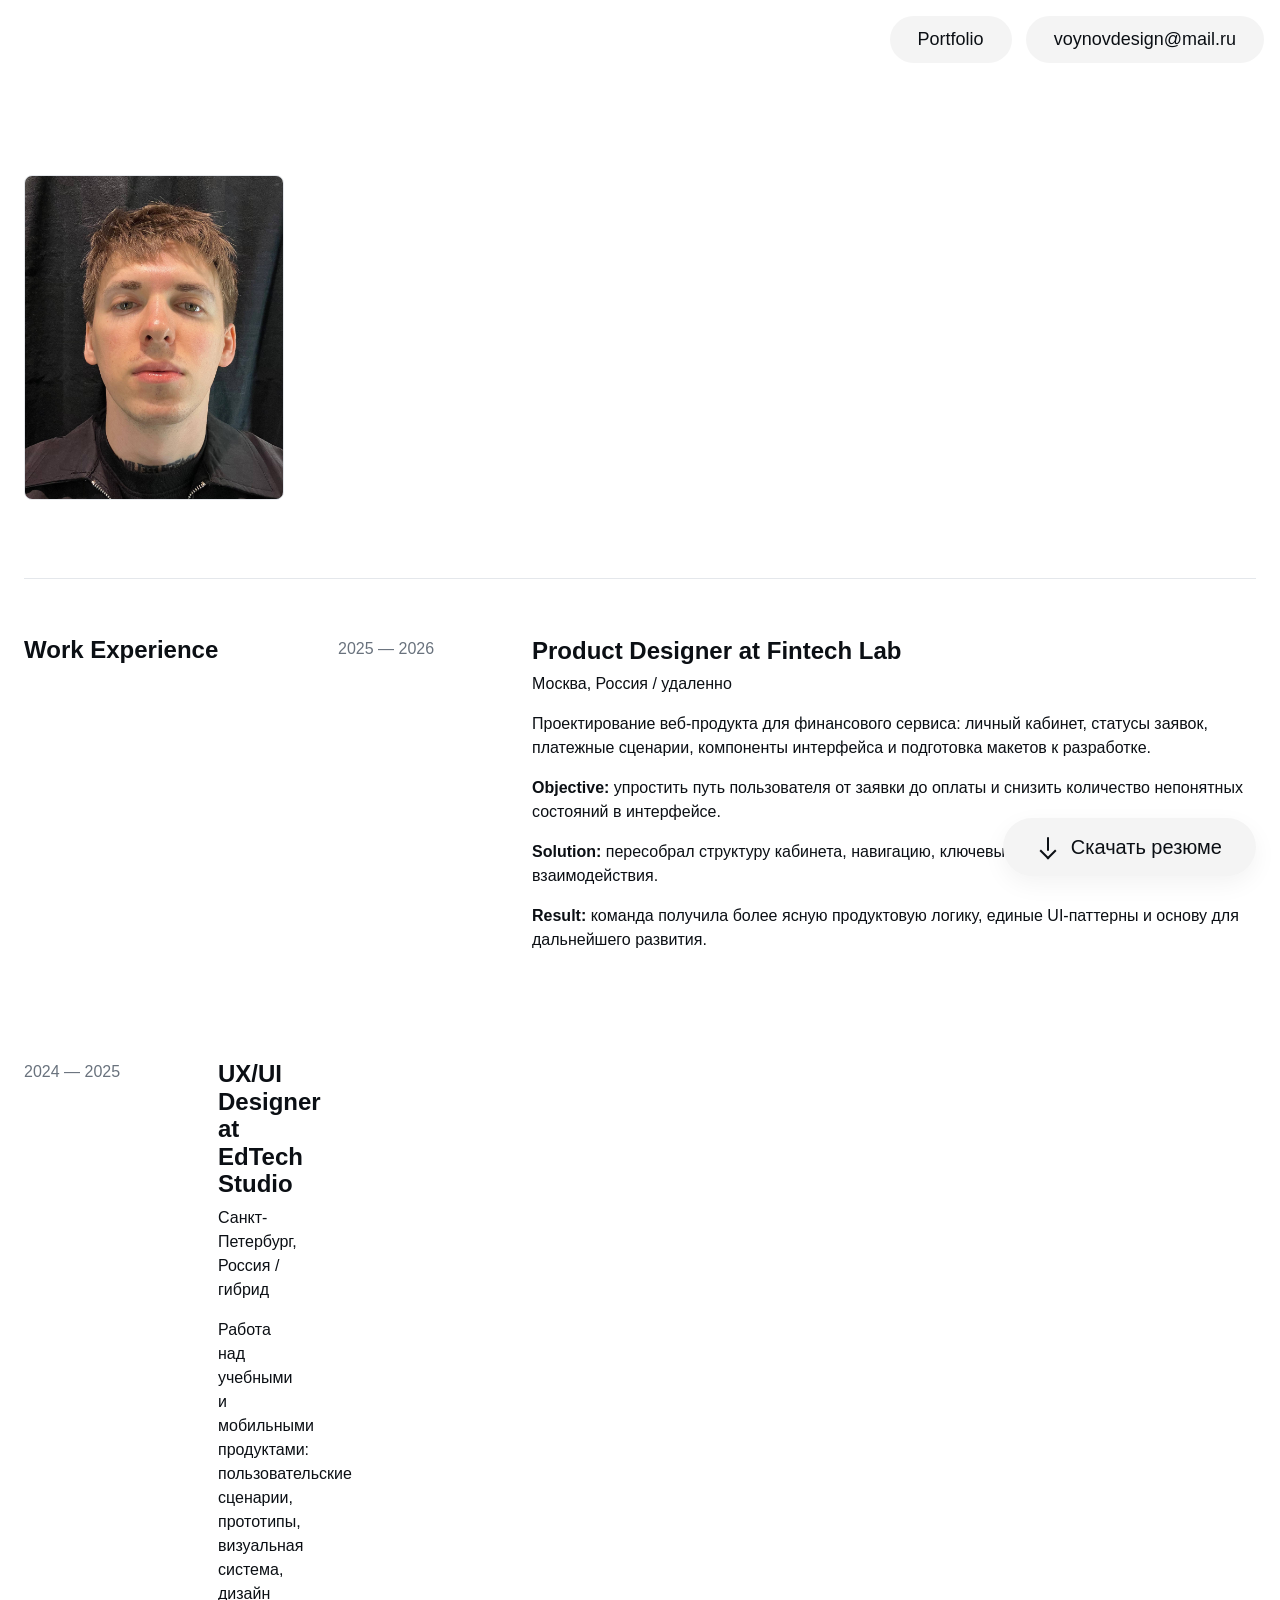
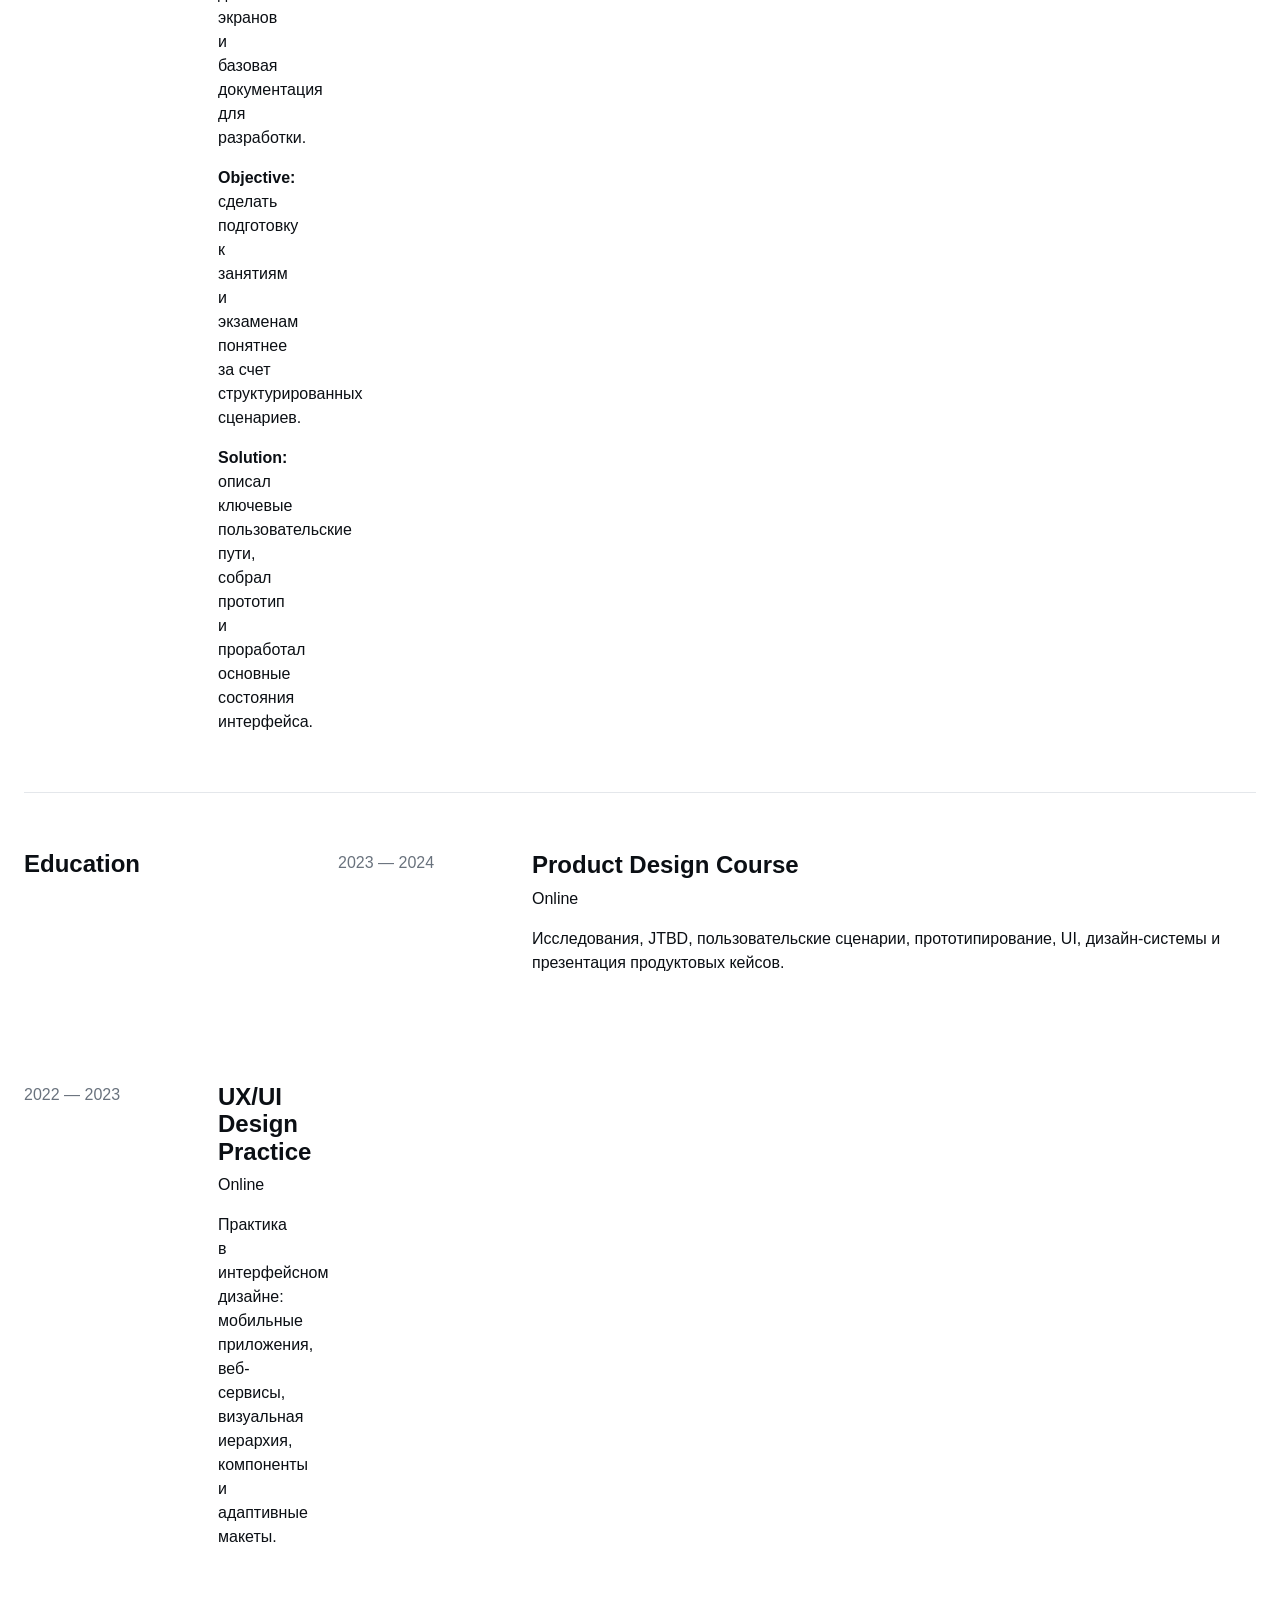
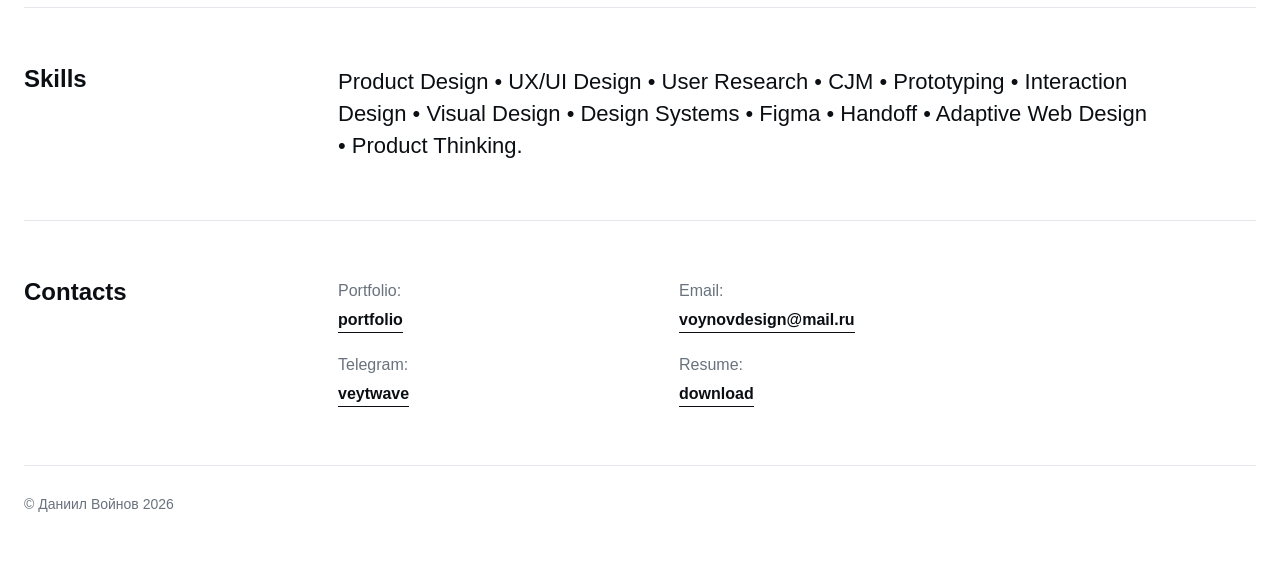
==== cv.html @ bfd1724a "Add files via upload" ====
<!doctype html>
<html lang="ru">
  <head>
    <meta charset="utf-8" />
    <meta name="viewport" content="width=device-width, initial-scale=1" />
    <title>CV — Даниил Войнов</title>
    <meta
      name="description"
      content="CV Даниила Войнова, продуктового дизайнера: опыт работы, образование, навыки и контакты."
    />
    <link rel="stylesheet" href="styles.css" />
  </head>
  <body>
    <header class="site-header">
      <div class="header-spacer" aria-hidden="true"></div>
      <nav class="header-nav" aria-label="Навигация">
        <a href="index.html">Portfolio</a>
        <button type="button" data-copy="voynovdesign@mail.ru">voynovdesign@mail.ru</button>
      </nav>
    </header>

    <main class="cv-page">
      <section class="cv-hero">
        <a class="download-link" href="#">
          <span class="download-icon" aria-hidden="true"></span>
          <span>Скачать резюме</span>
        </a>
        <div class="cv-photo">
          <img src="assets/daniil-voynov.jpg" alt="Даниил Войнов" />
        </div>
      </section>

      <section class="cv-section">
        <h1>Work Experience</h1>

        <article class="cv-entry">
          <div class="cv-years">2025 — 2026</div>
          <div class="cv-entry-body">
            <h2>Product Designer at Fintech Lab</h2>
            <p class="cv-location">Москва, Россия / удаленно</p>
            <p>
              Проектирование веб-продукта для финансового сервиса: личный кабинет,
              статусы заявок, платежные сценарии, компоненты интерфейса и
              подготовка макетов к разработке.
            </p>
            <p>
              <strong>Objective:</strong> упростить путь пользователя от заявки
              до оплаты и снизить количество непонятных состояний в интерфейсе.
            </p>
            <p>
              <strong>Solution:</strong> пересобрал структуру кабинета,
              навигацию, ключевые статусы и сценарии взаимодействия.
            </p>
            <p>
              <strong>Result:</strong> команда получила более ясную продуктовую
              логику, единые UI-паттерны и основу для дальнейшего развития.
            </p>
          </div>
        </article>

        <article class="cv-entry">
          <div class="cv-years">2024 — 2025</div>
          <div class="cv-entry-body">
            <h2>UX/UI Designer at EdTech Studio</h2>
            <p class="cv-location">Санкт-Петербург, Россия / гибрид</p>
            <p>
              Работа над учебными и мобильными продуктами: пользовательские
              сценарии, прототипы, визуальная система, дизайн экранов и базовая
              документация для разработки.
            </p>
            <p>
              <strong>Objective:</strong> сделать подготовку к занятиям и
              экзаменам понятнее за счет структурированных сценариев.
            </p>
            <p>
              <strong>Solution:</strong> описал ключевые пользовательские пути,
              собрал прототип и проработал основные состояния интерфейса.
            </p>
          </div>
        </article>
      </section>

      <section class="cv-section">
        <h1>Education</h1>

        <article class="cv-entry">
          <div class="cv-years">2023 — 2024</div>
          <div class="cv-entry-body">
            <h2>Product Design Course</h2>
            <p class="cv-location">Online</p>
            <p>
              Исследования, JTBD, пользовательские сценарии, прототипирование,
              UI, дизайн-системы и презентация продуктовых кейсов.
            </p>
          </div>
        </article>

        <article class="cv-entry">
          <div class="cv-years">2022 — 2023</div>
          <div class="cv-entry-body">
            <h2>UX/UI Design Practice</h2>
            <p class="cv-location">Online</p>
            <p>
              Практика в интерфейсном дизайне: мобильные приложения, веб-сервисы,
              визуальная иерархия, компоненты и адаптивные макеты.
            </p>
          </div>
        </article>
      </section>

      <section class="cv-section">
        <h1>Skills</h1>
        <div class="cv-skills">
          Product Design • UX/UI Design • User Research • CJM • Prototyping •
          Interaction Design • Visual Design • Design Systems • Figma • Handoff •
          Adaptive Web Design • Product Thinking.
        </div>
      </section>

      <section class="cv-section">
        <h1>Contacts</h1>
        <div class="cv-contacts">
          <div>
            <span>Portfolio:</span>
            <a href="index.html">portfolio</a>
          </div>
          <div>
            <span>Email:</span>
            <button type="button" data-copy="voynovdesign@mail.ru">voynovdesign@mail.ru</button>
          </div>
          <div>
            <span>Telegram:</span>
            <a href="https://t.me/veytwave">veytwave</a>
          </div>
          <div>
            <span>Resume:</span>
            <a href="#">download</a>
          </div>
        </div>
      </section>

      <footer class="cv-footer">© Даниил Войнов 2026</footer>
    </main>

    <script src="script.js"></script>
  </body>
</html>
---- styles.css ----
:root {
  --bg: #ffffff;
  --text: #0b0f14;
  --muted: #69727d;
  --line: #e4e7eb;
  --soft: #f4f5f6;
  --soft-2: #edf0f3;
  --accent: #244c69;
  --lime: #dfe978;
  --coral: #f1775f;
  --max: 1300px;
}

* {
  box-sizing: border-box;
}

html {
  scroll-behavior: smooth;
}

body {
  margin: 0;
  background: var(--bg);
  color: var(--text);
  font-family:
    Inter, Arial, system-ui, -apple-system, BlinkMacSystemFont, "Segoe UI",
    sans-serif;
  font-size: 16px;
  line-height: 1.5;
}

a {
  color: inherit;
  text-decoration: none;
}

button {
  border: 0;
  background: transparent;
  color: inherit;
  cursor: pointer;
  font: inherit;
  padding: 0;
}

h1,
h2,
h3,
h4,
p,
dl,
dd {
  margin: 0;
}

.site-header {
  position: sticky;
  top: 0;
  z-index: 20;
  display: grid;
  grid-template-columns: 1fr auto;
  gap: 24px;
  align-items: center;
  max-width: var(--max);
  margin: 0 auto;
  padding: 16px 16px;
  background: rgba(255, 255, 255, 0.92);
  backdrop-filter: blur(18px);
}

.header-spacer {
  min-width: 1px;
}

.header-nav,
.contact-list,
.case-header dl,
.experience-row {
  display: grid;
}

.header-nav {
  grid-auto-flow: column;
  gap: 14px;
  color: var(--text);
  font-size: 18px;
  font-weight: 500;
}

.header-nav a,
.header-nav button {
  display: inline-flex;
  align-items: center;
  justify-content: center;
  border-radius: 999px;
  background: #f4f4f4;
  padding: 10px 28px;
}

.header-nav a:hover,
.header-nav button:hover {
  background: #eeeeee;
}

.contact-list a:hover,
.contact-list button:hover {
  color: var(--text);
}

main {
  max-width: var(--max);
  margin: 0 auto;
  padding: 0 24px 96px;
}

.about {
  display: grid;
  grid-template-columns: 280px minmax(0, 1fr);
  gap: 52px;
  align-items: end;
  padding: 120px 0 82px;
  border-bottom: 1px solid var(--line);
}

.about-image {
  display: grid;
  min-height: 360px;
  place-items: center;
  border: 1px solid var(--line);
  border-radius: 8px;
  overflow: hidden;
  background: var(--soft);
}

.about-image img {
  width: 100%;
  height: 100%;
  object-fit: cover;
  object-position: center 34%;
}

.about-content {
  display: grid;
  gap: 44px;
}

.intro {
  max-width: 900px;
  font-size: 24px;
  font-weight: 600;
  letter-spacing: 0;
  line-height: 1.12;
}

.contact-list {
  grid-template-columns: repeat(2, minmax(180px, 1fr));
  gap: 16px 36px;
}

.contact-list div {
  display: grid;
  gap: 5px;
}

.contact-list span {
  color: var(--muted);
  font-size: 14px;
}

.contact-list a,
.contact-list button {
  justify-self: start;
  border-bottom: 1px solid currentColor;
  font-weight: 650;
}

.projects,
.case-studies,
.experience {
  border-bottom: 1px solid var(--line);
  padding: 76px 0;
}

h2 {
  font-size: clamp(44px, 6vw, 72px);
  letter-spacing: 0;
  line-height: 0.98;
}

.section-title {
  display: flex;
  align-items: end;
  justify-content: space-between;
  gap: 24px;
  margin-bottom: 32px;
}

.tabs {
  display: inline-flex;
  flex: 0 0 auto;
  gap: 6px;
  border: 1px solid var(--line);
  border-radius: 999px;
  padding: 5px;
}

.tab {
  min-height: 40px;
  border-radius: 999px;
  color: var(--muted);
  font-size: 14px;
  font-weight: 740;
  padding: 8px 18px;
}

.tab.is-active {
  background: var(--text);
  color: #ffffff;
}

.project-directory {
  display: grid;
  border-top: 1px solid var(--line);
}

.project-directory a {
  display: grid;
  grid-template-columns: minmax(0, 1fr) 180px;
  gap: 20px;
  align-items: center;
  border-bottom: 1px solid var(--line);
  padding: 24px 0;
}

.project-directory a[hidden] {
  display: none;
}

.project-directory span {
  font-size: clamp(28px, 4vw, 48px);
  font-weight: 760;
  line-height: 1.02;
}

.project-directory small {
  color: var(--muted);
  font-size: 16px;
  text-align: right;
}

.case-studies {
  display: grid;
  gap: 70px;
}

.case {
  display: grid;
  gap: 28px;
  border-top: 1px solid var(--line);
  padding-top: 34px;
}

.case[hidden] {
  display: none;
}

.case-header {
  display: grid;
  grid-template-columns: minmax(0, 1fr) 430px;
  gap: 48px;
}

.case-header h3 {
  max-width: 680px;
  font-size: clamp(42px, 6vw, 76px);
  letter-spacing: 0;
  line-height: 0.98;
}

.case-header p {
  margin-top: 12px;
  color: var(--muted);
  font-size: 22px;
}

.case-header dl {
  grid-template-columns: repeat(3, 1fr);
  gap: 14px;
  align-self: end;
}

.case-header dl div {
  border-top: 1px solid var(--line);
  padding-top: 10px;
}

.case-header dt {
  color: var(--muted);
  font-size: 13px;
}

.case-header dd {
  margin-top: 4px;
  font-weight: 650;
}

.case-description {
  max-width: 760px;
  color: var(--muted);
  font-size: 20px;
}

.explore-link {
  width: fit-content;
  border-bottom: 1px solid currentColor;
  font-size: 18px;
  font-weight: 760;
}

.case-media {
  display: grid;
  min-height: 610px;
  overflow: hidden;
  place-items: center;
  border: 1px solid var(--line);
  border-radius: 8px;
  background: var(--soft);
  padding: 46px;
}

.desktop-ui {
  width: min(760px, 100%);
  min-height: 420px;
  border: 10px solid var(--text);
  border-radius: 26px;
  background:
    linear-gradient(var(--text) 0 0) 36px 38px / 90px 12px no-repeat,
    linear-gradient(#d8dfe7 0 0) 36px 86px / 140px 11px no-repeat,
    linear-gradient(#d8dfe7 0 0) 36px 126px / 110px 11px no-repeat,
    linear-gradient(#eef1f4 0 0) 220px 34px / calc(100% - 260px) 56px no-repeat,
    linear-gradient(135deg, transparent 0 30%, rgba(36, 76, 105, 0.2) 30% 100%) 220px 118px / calc(100% - 260px) 210px no-repeat,
    linear-gradient(#e4e9ee 0 0) 220px 360px / 28% 52px no-repeat,
    linear-gradient(#e4e9ee 0 0) 54% 360px / 24% 52px no-repeat,
    linear-gradient(#e4e9ee 0 0) calc(100% - 36px) 360px / 20% 52px no-repeat,
    #ffffff;
  box-shadow: 0 28px 72px rgba(11, 15, 20, 0.16);
}

.phone-media,
.study-media {
  grid-template-columns: repeat(3, minmax(120px, 210px));
  gap: clamp(18px, 4vw, 42px);
}

.phone-ui {
  width: 100%;
  min-height: 420px;
  border: 10px solid var(--text);
  border-radius: 42px;
  background:
    linear-gradient(#cbd4dd 0 0) 22px 32px / 46px 10px no-repeat,
    linear-gradient(var(--lime) 0 0) center 90px / 60% 100px no-repeat,
    linear-gradient(#e7ebef 0 0) center 226px / 72% 44px no-repeat,
    linear-gradient(#e7ebef 0 0) center 292px / 72% 44px no-repeat,
    linear-gradient(var(--accent) 0 0) center bottom 24px / 72% 56px no-repeat,
    #ffffff;
  box-shadow: 0 24px 64px rgba(11, 15, 20, 0.14);
}

.phone-ui.center {
  transform: translateY(-26px);
}

.note-ui {
  width: 100%;
  min-height: 310px;
  border-radius: 8px;
  background:
    linear-gradient(#f1bba5 0 0) 24px 24px / calc(100% - 48px) 110px no-repeat,
    linear-gradient(#d8dfe6 0 0) 24px 172px / 72% 12px no-repeat,
    linear-gradient(#d8dfe6 0 0) 24px 210px / 82% 12px no-repeat,
    linear-gradient(#d8dfe6 0 0) 24px 248px / 58% 12px no-repeat,
    #ffffff;
}

.note-ui.small {
  align-self: end;
  min-height: 250px;
}

.ai-media {
  grid-template-columns: minmax(300px, 1fr) minmax(200px, 0.7fr);
  gap: 30px;
}

.ai-ui,
.result-ui {
  width: 100%;
  border-radius: 8px;
  box-shadow: 0 24px 64px rgba(11, 15, 20, 0.14);
}

.ai-ui {
  min-height: 420px;
  background:
    linear-gradient(#303743 0 0) 28px 28px / calc(100% - 56px) 48px no-repeat,
    radial-gradient(circle at 50% 48%, #f7cdbd 0 22%, transparent 23%),
    linear-gradient(#303743 0 0) 28px bottom 28px / 20% 48px no-repeat,
    linear-gradient(#303743 0 0) 50% bottom 28px / 20% 48px no-repeat,
    linear-gradient(#303743 0 0) calc(100% - 28px) bottom 28px / 20% 48px no-repeat,
    #151a22;
}

.result-ui {
  min-height: 340px;
  background:
    linear-gradient(#dfe5eb 0 0) center 42px / 70% 14px no-repeat,
    linear-gradient(#e9edf1 0 0) center 88px / 82% 11px no-repeat,
    linear-gradient(#e9edf1 0 0) center 122px / 62% 11px no-repeat,
    #ffffff;
}

.case-detail-grid {
  display: grid;
  grid-template-columns: minmax(0, 0.82fr) minmax(260px, 1fr);
  gap: 28px;
  align-items: stretch;
}

.case-detail-grid > div:first-child,
.mini-media {
  border: 1px solid var(--line);
  border-radius: 8px;
}

.case-detail-grid > div:first-child {
  display: grid;
  align-content: end;
  gap: 14px;
  min-height: 260px;
  padding: 26px;
}

.case-detail-grid h4 {
  font-size: 28px;
  line-height: 1.1;
}

.case-detail-grid p {
  color: var(--muted);
}

.mini-media {
  min-height: 260px;
  background:
    linear-gradient(#dfe5eb 0 0) 28px 32px / 46% 12px no-repeat,
    linear-gradient(#eef1f4 0 0) 28px 72px / calc(100% - 56px) 112px no-repeat,
    var(--soft);
}

.mini-media.warm {
  background:
    linear-gradient(#f1bba5 0 0) 28px 32px / 46% 12px no-repeat,
    linear-gradient(#fff4ef 0 0) 28px 72px / calc(100% - 56px) 112px no-repeat,
    var(--soft);
}

.mini-media.cool {
  background:
    linear-gradient(var(--accent) 0 0) 28px 32px / 46% 12px no-repeat,
    linear-gradient(#edf3f7 0 0) 28px 72px / calc(100% - 56px) 112px no-repeat,
    var(--soft);
}

.mini-media.dark {
  background:
    linear-gradient(#303743 0 0) 28px 32px / 46% 12px no-repeat,
    linear-gradient(#151a22 0 0) 28px 72px / calc(100% - 56px) 112px no-repeat,
    var(--soft);
}

.experience {
  border-bottom: 0;
}

.experience h2 {
  margin-bottom: 34px;
}

.experience-table {
  display: grid;
  border-top: 1px solid var(--line);
}

.experience-row {
  grid-template-columns: 1.05fr 1fr 1fr 0.72fr;
  gap: 20px;
  border-bottom: 1px solid var(--line);
  padding: 18px 0;
}

.experience-head {
  color: var(--muted);
  font-size: 14px;
  font-weight: 700;
}

.experience-row:not(.experience-head) {
  font-size: 17px;
  font-weight: 450;
}

.cv-page {
  padding-bottom: 72px;
}

.cv-hero {
  display: grid;
  grid-template-columns: 260px minmax(0, 1fr);
  gap: 54px;
  align-items: start;
  padding: 96px 0 78px;
  border-bottom: 1px solid var(--line);
}

.download-link {
  position: fixed;
  right: max(24px, calc((100vw - var(--max)) / 2 + 24px));
  bottom: 24px;
  z-index: 30;
  display: inline-flex;
  align-items: center;
  gap: 12px;
  border-radius: 999px;
  background: #f4f4f4;
  color: var(--text);
  font-size: 20px;
  font-weight: 500;
  padding: 14px 34px;
  box-shadow: 0 8px 24px rgba(11, 15, 20, 0.05);
}

.download-link:hover {
  background: #eeeeee;
}

.download-icon {
  position: relative;
  width: 22px;
  height: 22px;
  flex: 0 0 auto;
}

.download-icon::before {
  position: absolute;
  left: 10px;
  top: 1px;
  width: 2px;
  height: 14px;
  border-radius: 999px;
  background: currentColor;
  content: "";
}

.download-icon::after {
  position: absolute;
  left: 5px;
  top: 9px;
  width: 10px;
  height: 10px;
  border-right: 2px solid currentColor;
  border-bottom: 2px solid currentColor;
  content: "";
  transform: rotate(45deg);
}

.cv-photo {
  width: min(420px, 100%);
  overflow: hidden;
  border: 1px solid var(--line);
  border-radius: 8px;
  background: var(--soft);
}

.cv-photo img {
  display: block;
  width: 100%;
  aspect-ratio: 0.8;
  object-fit: cover;
  object-position: center 32%;
}

.cv-section {
  display: grid;
  grid-template-columns: 260px minmax(0, 1fr);
  gap: 54px;
  padding: 58px 0;
  border-bottom: 1px solid var(--line);
}

.cv-section h1 {
  font-size: 24px;
  line-height: 1.1;
}

.cv-entry {
  display: grid;
  grid-template-columns: 160px minmax(0, 1fr);
  gap: 34px;
}

.cv-entry + .cv-entry {
  margin-top: 54px;
}

.cv-years,
.cv-location,
.cv-contacts span {
  color: var(--muted);
}

.cv-entry-body {
  max-width: 760px;
}

.cv-entry-body h2 {
  margin-bottom: 8px;
  font-size: 24px;
  line-height: 1.15;
}

.cv-entry-body p {
  margin-top: 16px;
  color: var(--text);
}

.cv-entry-body .cv-location {
  margin-top: 0;
}

.cv-skills {
  max-width: 820px;
  font-size: 22px;
  line-height: 1.45;
}

.cv-contacts {
  display: grid;
  max-width: 640px;
  grid-template-columns: repeat(2, minmax(180px, 1fr));
  gap: 20px 42px;
}

.cv-contacts div {
  display: grid;
  gap: 5px;
}

.cv-contacts a,
.cv-contacts button {
  justify-self: start;
  border-bottom: 1px solid currentColor;
  font-weight: 650;
}

.cv-footer {
  padding-top: 28px;
  color: var(--muted);
  font-size: 14px;
}

@media (max-width: 920px) {
  .site-header {
    grid-template-columns: 1fr auto;
  }

  .header-nav {
    grid-column: auto;
    grid-row: auto;
    grid-auto-flow: column;
    grid-template-columns: none;
  }

  .about,
  .case-header,
  .case-detail-grid {
    grid-template-columns: 1fr;
  }

  .about {
    min-height: auto;
  }

  .about-image {
    min-height: 320px;
  }

  .case-header dl {
    max-width: 520px;
  }

  .cv-hero,
  .cv-section {
    grid-template-columns: 1fr;
  }

  .cv-entry {
    grid-template-columns: 130px minmax(0, 1fr);
  }
}

@media (max-width: 640px) {
  .site-header,
  main {
    padding-inline: 18px;
  }

  .site-header {
    gap: 16px;
  }

  .header-nav {
    grid-auto-flow: row;
    grid-template-columns: 1fr;
    gap: 8px;
    width: min(100%, 280px);
  }

  .header-nav a,
  .header-nav button {
    min-height: 44px;
    padding-inline: 18px;
  }

  .about {
    padding-top: 42px;
  }

  .about-image {
    min-height: 260px;
  }

  .intro {
    font-size: 24px;
  }

  h2 {
    font-size: 42px;
  }

  .contact-list,
  .section-title,
  .project-directory a,
  .case-header dl,
  .experience-row {
    grid-template-columns: 1fr;
  }

  .tabs {
    width: 100%;
  }

  .tab {
    flex: 1;
  }

  .project-directory small {
    text-align: left;
  }

  .case-header h3 {
    font-size: 40px;
  }

  .case-media {
    min-height: 360px;
    padding: 24px;
  }

  .phone-media,
  .study-media,
  .ai-media {
    grid-template-columns: minmax(180px, 240px);
  }

  .phone-ui:not(.center),
  .note-ui,
  .result-ui {
    display: none;
  }

  .phone-ui.center {
    transform: none;
  }

  .desktop-ui,
  .ai-ui {
    min-height: 300px;
  }

  .experience-head {
    display: none;
  }

  .experience-row span:nth-child(n + 2) {
    color: var(--muted);
    font-size: 15px;
  }

  .cv-hero {
    padding-top: 54px;
  }

  .cv-entry,
  .cv-contacts {
    grid-template-columns: 1fr;
  }

  .cv-section h1 {
    font-size: 22px;
  }

  .cv-skills {
    font-size: 18px;
  }
}
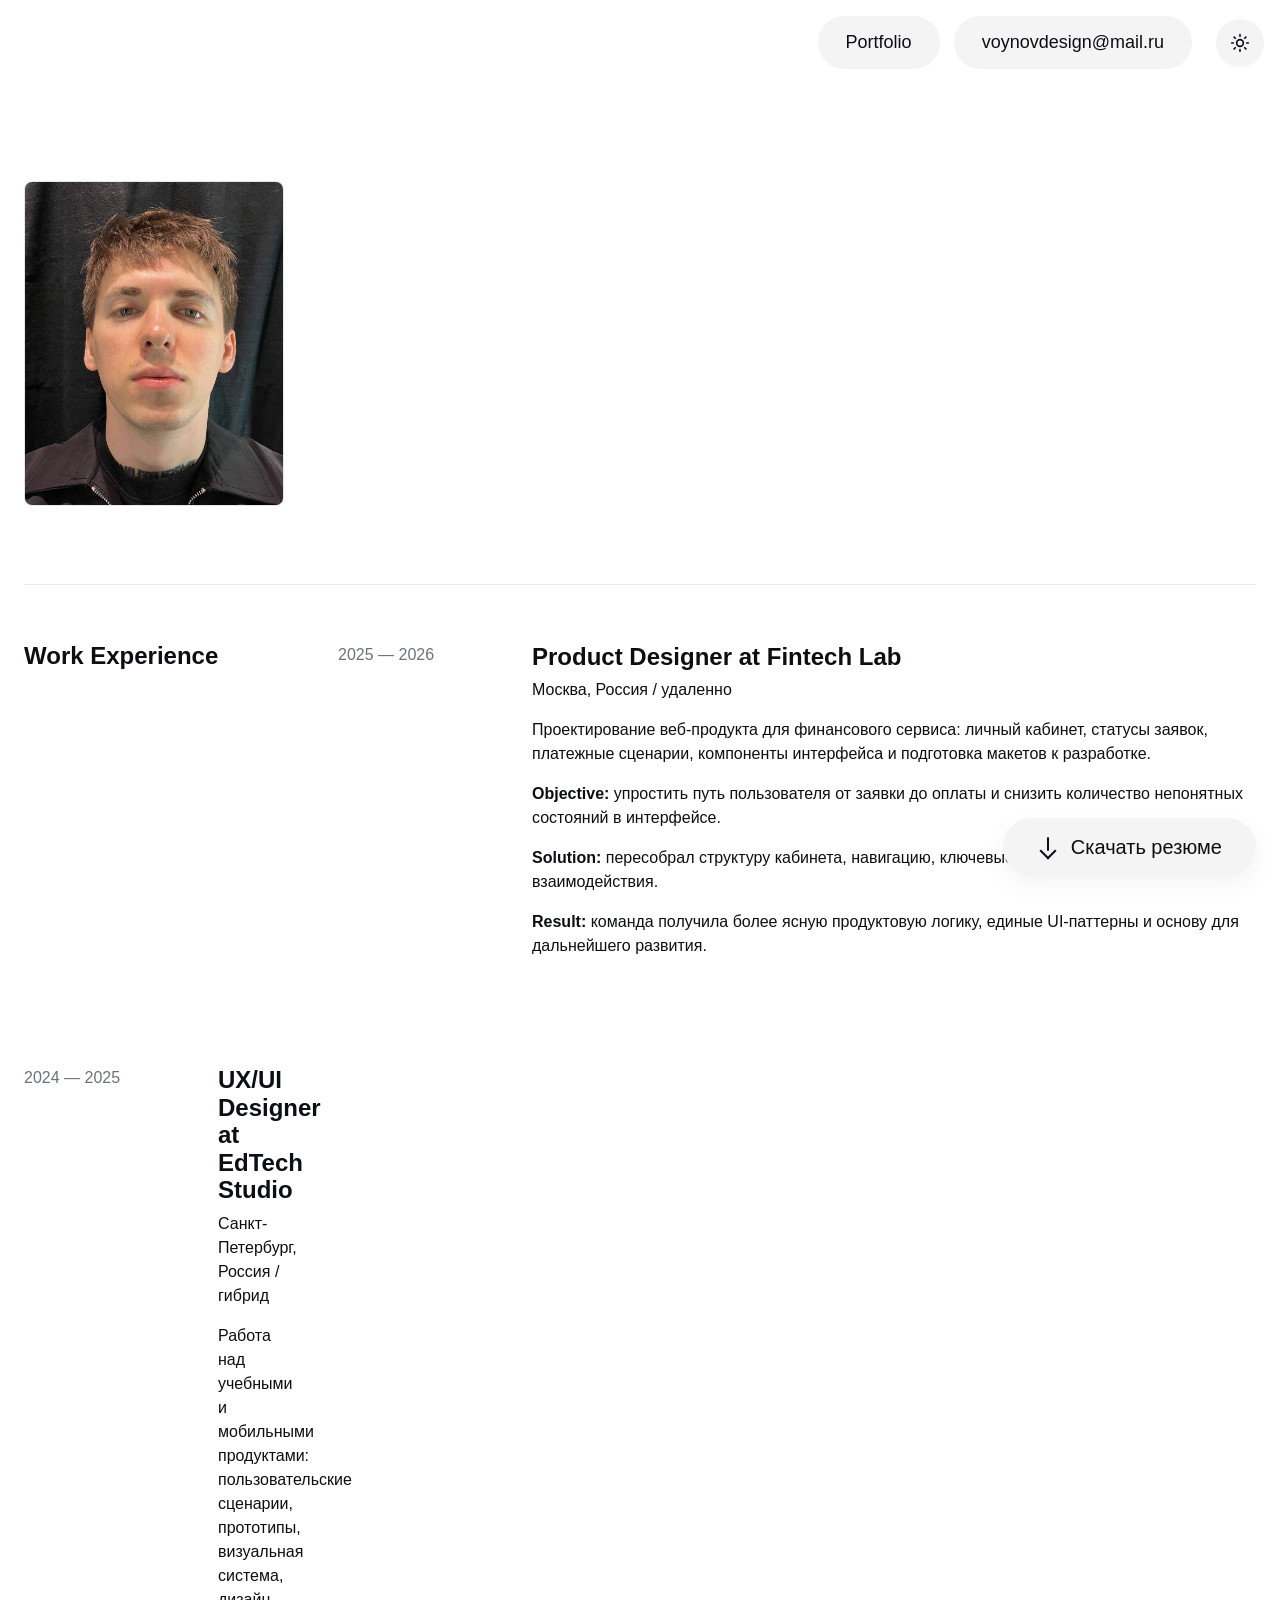
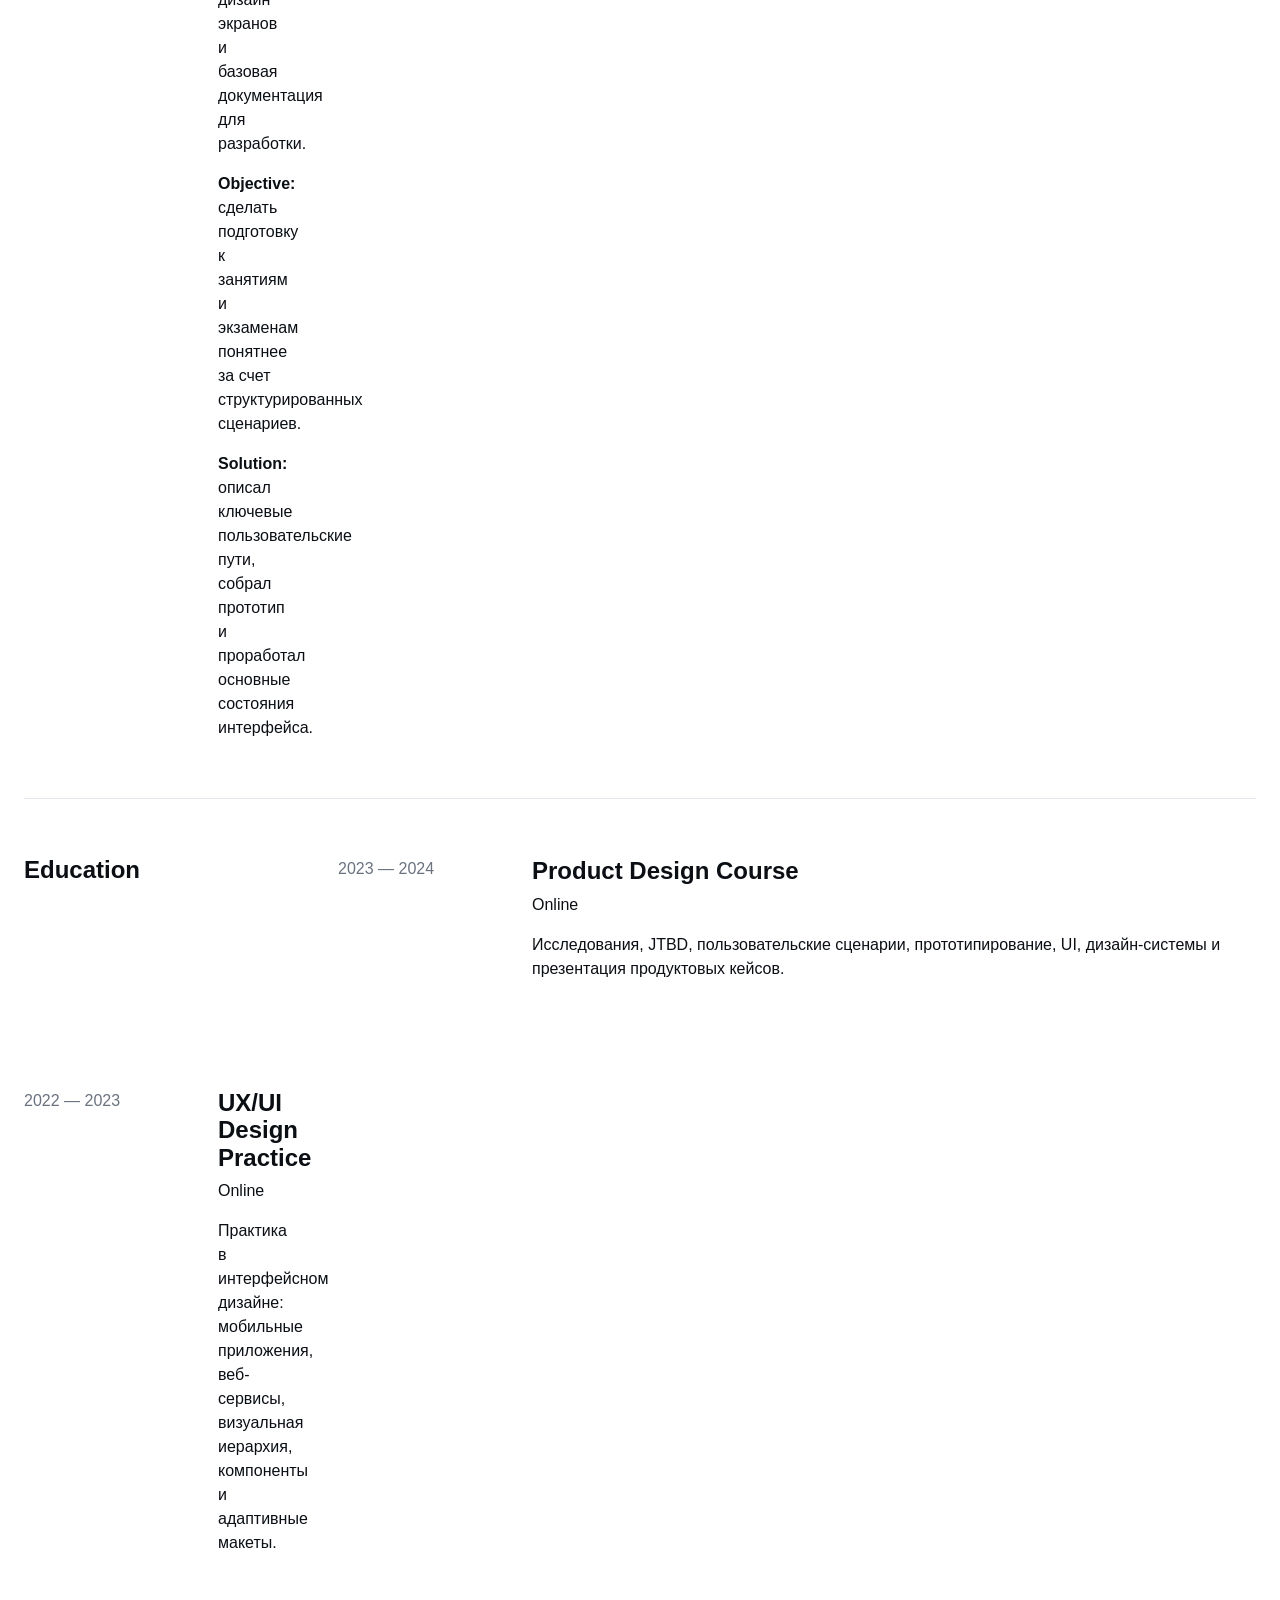
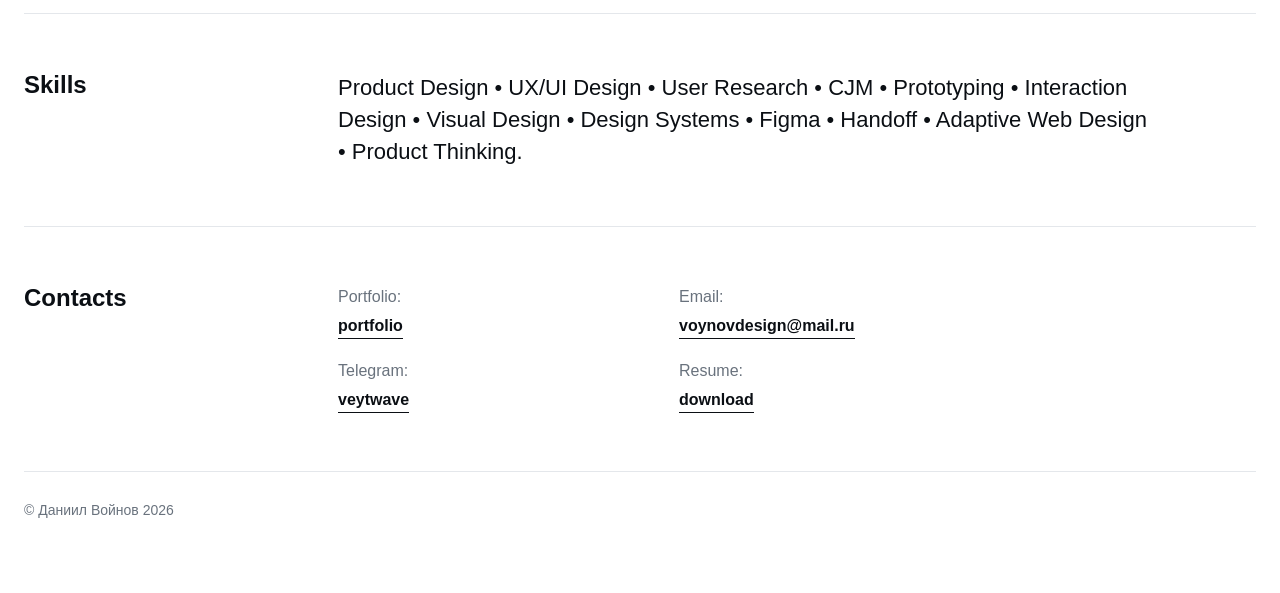
==== commit 217fdef2: "Add files via upload" ====
--- a/cv.html
+++ b/cv.html
@@ -8,6 +8,7 @@
       name="description"
       content="CV Даниила Войнова, продуктового дизайнера: опыт работы, образование, навыки и контакты."
     />
+    <link rel="icon" type="image/jpeg" href="assets/daniil-voynov.jpg" />
     <link rel="stylesheet" href="styles.css" />
   </head>
   <body>
@@ -17,6 +18,22 @@
         <a href="index.html">Portfolio</a>
         <button type="button" data-copy="voynovdesign@mail.ru">voynovdesign@mail.ru</button>
       </nav>
+      <button class="theme-toggle" type="button" aria-label="Переключить тему">
+        <svg class="sun-icon" aria-hidden="true" viewBox="0 0 24 24" fill="none">
+          <circle cx="12" cy="12" r="4"></circle>
+          <path d="M12 2v2"></path>
+          <path d="M12 20v2"></path>
+          <path d="m4.93 4.93 1.41 1.41"></path>
+          <path d="m17.66 17.66 1.41 1.41"></path>
+          <path d="M2 12h2"></path>
+          <path d="M20 12h2"></path>
+          <path d="m6.34 17.66-1.41 1.41"></path>
+          <path d="m19.07 4.93-1.41 1.41"></path>
+        </svg>
+        <svg class="moon-icon" aria-hidden="true" viewBox="0 0 24 24" fill="none">
+          <path d="M12 3a6 6 0 0 0 9 7.8A9 9 0 1 1 12 3Z"></path>
+        </svg>
+      </button>
     </header>
 
     <main class="cv-page">
--- a/styles.css
+++ b/styles.css
@@ -8,7 +8,7 @@
   --accent: #244c69;
   --lime: #dfe978;
   --coral: #f1775f;
-  --max: 1300px;
+  --max: 1560px;
 }
 
 * {
@@ -59,7 +59,7 @@
   top: 0;
   z-index: 20;
   display: grid;
-  grid-template-columns: 1fr auto;
+  grid-template-columns: 1fr auto auto;
   gap: 24px;
   align-items: center;
   max-width: var(--max);
@@ -95,12 +95,101 @@
   justify-content: center;
   border-radius: 999px;
   background: #f4f4f4;
-  padding: 10px 28px;
+  padding: 13px 28px;
+  transition:
+    background 220ms ease,
+    color 220ms ease,
+    transform 220ms ease;
 }
 
 .header-nav a:hover,
 .header-nav button:hover {
-  background: #eeeeee;
+  background: var(--text);
+  color: #ffffff;
+  transform: translateY(-1px);
+}
+
+.theme-toggle {
+  display: grid;
+  width: 48px;
+  height: 48px;
+  place-items: center;
+  border-radius: 50%;
+  background: #f4f4f4;
+  transition:
+    background 220ms ease,
+    color 220ms ease,
+    transform 220ms ease;
+}
+
+.theme-toggle:hover {
+  background: var(--text);
+  color: #ffffff;
+  transform: translateY(-1px);
+}
+
+.sun-icon,
+.moon-icon {
+  width: 20px;
+  height: 20px;
+  stroke: currentColor;
+  stroke-linecap: round;
+  stroke-linejoin: round;
+  stroke-width: 2;
+}
+
+.moon-icon {
+  display: none;
+}
+
+body.is-dark {
+  --bg: #11161d;
+  --text: #f5f6f7;
+  --muted: #b3bbc4;
+  --line: #343b45;
+  --soft: #1d242d;
+  --soft-2: #26303b;
+}
+
+body.is-dark .site-header {
+  background: rgba(17, 22, 29, 0.94);
+}
+
+body.is-dark .header-nav a,
+body.is-dark .header-nav button,
+body.is-dark .theme-toggle,
+body.is-dark .tabs {
+  background: #202832;
+}
+
+body.is-dark .header-nav a:hover,
+body.is-dark .header-nav button:hover,
+body.is-dark .theme-toggle:hover {
+  background: #f5f6f7;
+  color: #0b0f14;
+}
+
+body.is-dark .tabs::before,
+body.is-dark .tab.is-active {
+  background: #f5f6f7;
+}
+
+body.is-dark .tab.is-active {
+  color: #0b0f14;
+}
+
+body.is-dark .project-image,
+body.is-dark .cv-photo,
+body.is-dark .about-image {
+  border-color: var(--line);
+}
+
+body.is-dark .sun-icon {
+  display: none;
+}
+
+body.is-dark .moon-icon {
+  display: block;
 }
 
 .contact-list a:hover,
@@ -118,31 +207,27 @@
   display: grid;
   grid-template-columns: 280px minmax(0, 1fr);
   gap: 52px;
-  align-items: end;
-  padding: 120px 0 82px;
+  align-items: start;
+  padding: 120px 0;
   border-bottom: 1px solid var(--line);
 }
 
 .about-image {
   display: grid;
-  min-height: 360px;
+  height: 376px;
+  min-height: 0;
   place-items: center;
   border: 1px solid var(--line);
   border-radius: 8px;
   overflow: hidden;
-  background: var(--soft);
-}
-
-.about-image img {
-  width: 100%;
-  height: 100%;
-  object-fit: cover;
-  object-position: center 34%;
+  background:
+    url("assets/daniil-voynov.jpg") center / contain no-repeat,
+    var(--soft);
 }
 
 .about-content {
   display: grid;
-  gap: 44px;
+  gap: 34px;
 }
 
 .intro {
@@ -165,21 +250,22 @@
 
 .contact-list span {
   color: var(--muted);
-  font-size: 14px;
+  font-size: 16px;
 }
 
 .contact-list a,
 .contact-list button {
   justify-self: start;
-  border-bottom: 1px solid currentColor;
-  font-weight: 650;
+  border-bottom: 0;
+  font-size: 18px;
+  font-weight: 500;
 }
 
 .projects,
 .case-studies,
 .experience {
   border-bottom: 1px solid var(--line);
-  padding: 76px 0;
+  padding: 120px 0;
 }
 
 h2 {
@@ -189,64 +275,155 @@
 }
 
 .section-title {
+  display: grid;
+  gap: 18px;
+  margin-bottom: 56px;
+}
+
+.section-title h2 {
+  font-size: 32px;
+  line-height: 1.1;
+}
+
+.tabs {
+  position: relative;
   display: flex;
-  align-items: end;
-  justify-content: space-between;
-  gap: 24px;
-  margin-bottom: 32px;
-}
-
-.tabs {
-  display: inline-flex;
-  flex: 0 0 auto;
+  width: 100%;
   gap: 6px;
-  border: 1px solid var(--line);
+  border: 0;
   border-radius: 999px;
-  padding: 5px;
+  background: #f4f4f4;
+  padding: 6px;
+}
+
+.tabs::before {
+  position: absolute;
+  top: 6px;
+  bottom: 6px;
+  left: 6px;
+  width: calc((100% - 18px) / 2);
+  border-radius: 999px;
+  background: var(--text);
+  content: "";
+  transition: transform 460ms cubic-bezier(0.22, 1, 0.36, 1);
+}
+
+.tabs[data-active="study"]::before {
+  transform: translateX(calc(100% + 6px));
 }
 
 .tab {
-  min-height: 40px;
+  position: relative;
+  z-index: 1;
+  flex: 1;
+  min-height: 54px;
   border-radius: 999px;
   color: var(--muted);
   font-size: 14px;
   font-weight: 740;
-  padding: 8px 18px;
+  padding: 14px 18px;
+  transition:
+    background 240ms ease,
+    color 240ms ease,
+    transform 240ms ease;
 }
 
 .tab.is-active {
-  background: var(--text);
   color: #ffffff;
 }
 
-.project-directory {
-  display: grid;
-  border-top: 1px solid var(--line);
-}
-
-.project-directory a {
-  display: grid;
-  grid-template-columns: minmax(0, 1fr) 180px;
-  gap: 20px;
-  align-items: center;
-  border-bottom: 1px solid var(--line);
-  padding: 24px 0;
-}
-
-.project-directory a[hidden] {
+.tab:hover {
+  color: var(--text);
+}
+
+.tab.is-active:hover {
+  color: #ffffff;
+}
+
+.projects-grid {
+  display: grid;
+  grid-template-columns: repeat(2, minmax(0, 1fr));
+  gap: 64px 42px;
+}
+
+.project-card[hidden] {
   display: none;
 }
 
-.project-directory span {
-  font-size: clamp(28px, 4vw, 48px);
-  font-weight: 760;
-  line-height: 1.02;
-}
-
-.project-directory small {
-  color: var(--muted);
-  font-size: 16px;
-  text-align: right;
+.project-card {
+  display: grid;
+  gap: 12px;
+}
+
+.project-image {
+  display: grid;
+  min-height: 430px;
+  overflow: hidden;
+  place-items: center;
+  border-radius: 16px;
+  background: var(--soft);
+  padding: 48px;
+}
+
+.placeholder-light {
+  background: #f5f5f5;
+}
+
+.placeholder-dark {
+  background: #252525;
+}
+
+.placeholder-gray {
+  background: #c9c9c9;
+}
+
+.placeholder-photo {
+  background:
+    radial-gradient(circle at 66% 50%, rgba(255, 255, 255, 0.14), transparent 34%),
+    linear-gradient(135deg, #090909, #303030);
+}
+
+.screen-mockup {
+  width: min(520px, 88%);
+  min-height: 250px;
+  border-radius: 6px;
+  background:
+    linear-gradient(#dce3e8 0 0) 22px 24px / 34% 10px no-repeat,
+    linear-gradient(#ffffff 0 0) 22px 58px / calc(100% - 44px) 54px no-repeat,
+    linear-gradient(#ffffff 0 0) 22px 132px / calc(50% - 30px) 84px no-repeat,
+    linear-gradient(#ffffff 0 0) calc(100% - 22px) 132px / calc(50% - 30px) 84px no-repeat,
+    #eef1f4;
+  box-shadow: 0 22px 60px rgba(11, 15, 20, 0.12);
+}
+
+.screen-mockup.dark {
+  background:
+    linear-gradient(#474747 0 0) 22px 24px / 34% 10px no-repeat,
+    linear-gradient(#1c1c1c 0 0) 22px 58px / calc(100% - 44px) 54px no-repeat,
+    linear-gradient(#141414 0 0) 22px 132px / calc(50% - 30px) 84px no-repeat,
+    linear-gradient(#141414 0 0) calc(100% - 22px) 132px / calc(50% - 30px) 84px no-repeat,
+    #101010;
+  box-shadow: none;
+}
+
+.project-card h3 {
+  margin-top: 12px;
+  font-size: 22px;
+  font-weight: 500;
+  line-height: 1.25;
+}
+
+.project-card p {
+  width: fit-content;
+  border-radius: 999px;
+  background: #f4f4f4;
+  color: #8f969e;
+  font-size: 18px;
+  padding: 8px 14px;
+}
+
+body.is-dark .project-card p {
+  background: #202832;
 }
 
 .case-studies {
@@ -693,7 +870,7 @@
   }
 
   .about-image {
-    min-height: 320px;
+    height: 300px;
   }
 
   .case-header dl {
@@ -738,7 +915,7 @@
   }
 
   .about-image {
-    min-height: 260px;
+    height: 260px;
   }
 
   .intro {
@@ -751,7 +928,6 @@
 
   .contact-list,
   .section-title,
-  .project-directory a,
   .case-header dl,
   .experience-row {
     grid-template-columns: 1fr;
@@ -765,8 +941,14 @@
     flex: 1;
   }
 
-  .project-directory small {
-    text-align: left;
+  .projects-grid {
+    grid-template-columns: 1fr;
+    gap: 44px;
+  }
+
+  .project-image {
+    min-height: 320px;
+    padding: 28px;
   }
 
   .case-header h3 {
@@ -825,3 +1007,242 @@
     font-size: 18px;
   }
 }
+
+@media (max-width: 760px) {
+  body {
+    overflow-x: hidden;
+  }
+
+  .site-header {
+    grid-template-columns: minmax(0, 1fr) auto;
+    gap: 10px;
+    padding: 12px 14px;
+  }
+
+  .header-spacer {
+    display: none;
+  }
+
+  .header-nav {
+    display: grid;
+    width: 100%;
+    grid-auto-flow: column;
+    grid-template-columns: auto minmax(0, 1fr);
+    gap: 8px;
+  }
+
+  .header-nav a,
+  .header-nav button {
+    min-width: 0;
+    padding: 10px 16px;
+    font-size: 14px;
+    white-space: nowrap;
+  }
+
+  .header-nav button {
+    overflow: hidden;
+    text-overflow: ellipsis;
+  }
+
+  .theme-toggle {
+    width: 42px;
+    height: 42px;
+  }
+
+  .sun-icon,
+  .moon-icon {
+    width: 18px;
+    height: 18px;
+  }
+
+  main {
+    padding: 0 16px 72px;
+  }
+
+  .about {
+    grid-template-columns: 1fr;
+    gap: 28px;
+    padding: 72px 0;
+  }
+
+  .about-image {
+    width: min(280px, 100%);
+    height: 376px;
+    justify-self: start;
+  }
+
+  .about-content {
+    gap: 28px;
+  }
+
+  .intro {
+    max-width: 100%;
+    font-size: 22px;
+    line-height: 1.18;
+  }
+
+  .contact-list {
+    grid-template-columns: 1fr;
+    gap: 18px;
+  }
+
+  .contact-list span {
+    font-size: 14px;
+  }
+
+  .contact-list a,
+  .contact-list button {
+    font-size: 16px;
+  }
+
+  .projects {
+    padding: 72px 0;
+  }
+
+  .section-title {
+    gap: 16px;
+    margin-bottom: 34px;
+  }
+
+  .section-title h2 {
+    font-size: 30px;
+  }
+
+  .tabs {
+    padding: 5px;
+  }
+
+  .tabs::before {
+    top: 5px;
+    bottom: 5px;
+    left: 5px;
+    width: calc((100% - 16px) / 2);
+  }
+
+  .tabs[data-active="study"]::before {
+    transform: translateX(calc(100% + 6px));
+  }
+
+  .tab {
+    min-height: 48px;
+    padding: 12px 10px;
+    font-size: 14px;
+  }
+
+  .projects-grid {
+    grid-template-columns: 1fr;
+    gap: 42px;
+  }
+
+  .project-image {
+    min-height: 280px;
+    border-radius: 12px;
+    padding: 24px;
+  }
+
+  .screen-mockup {
+    width: 92%;
+    min-height: 180px;
+  }
+
+  .project-card h3 {
+    font-size: 20px;
+  }
+
+  .project-card p {
+    font-size: 15px;
+    padding: 7px 12px;
+  }
+
+  .cv-page {
+    padding-bottom: 96px;
+  }
+
+  .cv-hero {
+    grid-template-columns: 1fr;
+    gap: 28px;
+    padding: 54px 0;
+  }
+
+  .cv-photo {
+    width: min(320px, 100%);
+  }
+
+  .download-link {
+    right: 16px;
+    bottom: 16px;
+    gap: 10px;
+    font-size: 16px;
+    padding: 11px 18px;
+  }
+
+  .download-icon {
+    width: 18px;
+    height: 18px;
+  }
+
+  .cv-section {
+    grid-template-columns: 1fr;
+    gap: 24px;
+    padding: 44px 0;
+  }
+
+  .cv-section h1 {
+    font-size: 24px;
+  }
+
+  .cv-entry {
+    grid-template-columns: 1fr;
+    gap: 12px;
+  }
+
+  .cv-entry + .cv-entry {
+    margin-top: 38px;
+  }
+
+  .cv-entry-body h2 {
+    font-size: 22px;
+  }
+
+  .cv-skills {
+    font-size: 18px;
+  }
+
+  .cv-contacts {
+    grid-template-columns: 1fr;
+  }
+}
+
+@media (max-width: 420px) {
+  .header-nav a,
+  .header-nav button {
+    padding: 9px 12px;
+    font-size: 13px;
+  }
+
+  .theme-toggle {
+    width: 40px;
+    height: 40px;
+  }
+
+  .about {
+    padding-top: 56px;
+  }
+
+  .about-image {
+    width: 240px;
+    height: 322px;
+  }
+
+  .intro {
+    font-size: 20px;
+  }
+
+  .project-image {
+    min-height: 240px;
+  }
+
+  .screen-mockup {
+    min-height: 150px;
+  }
+}
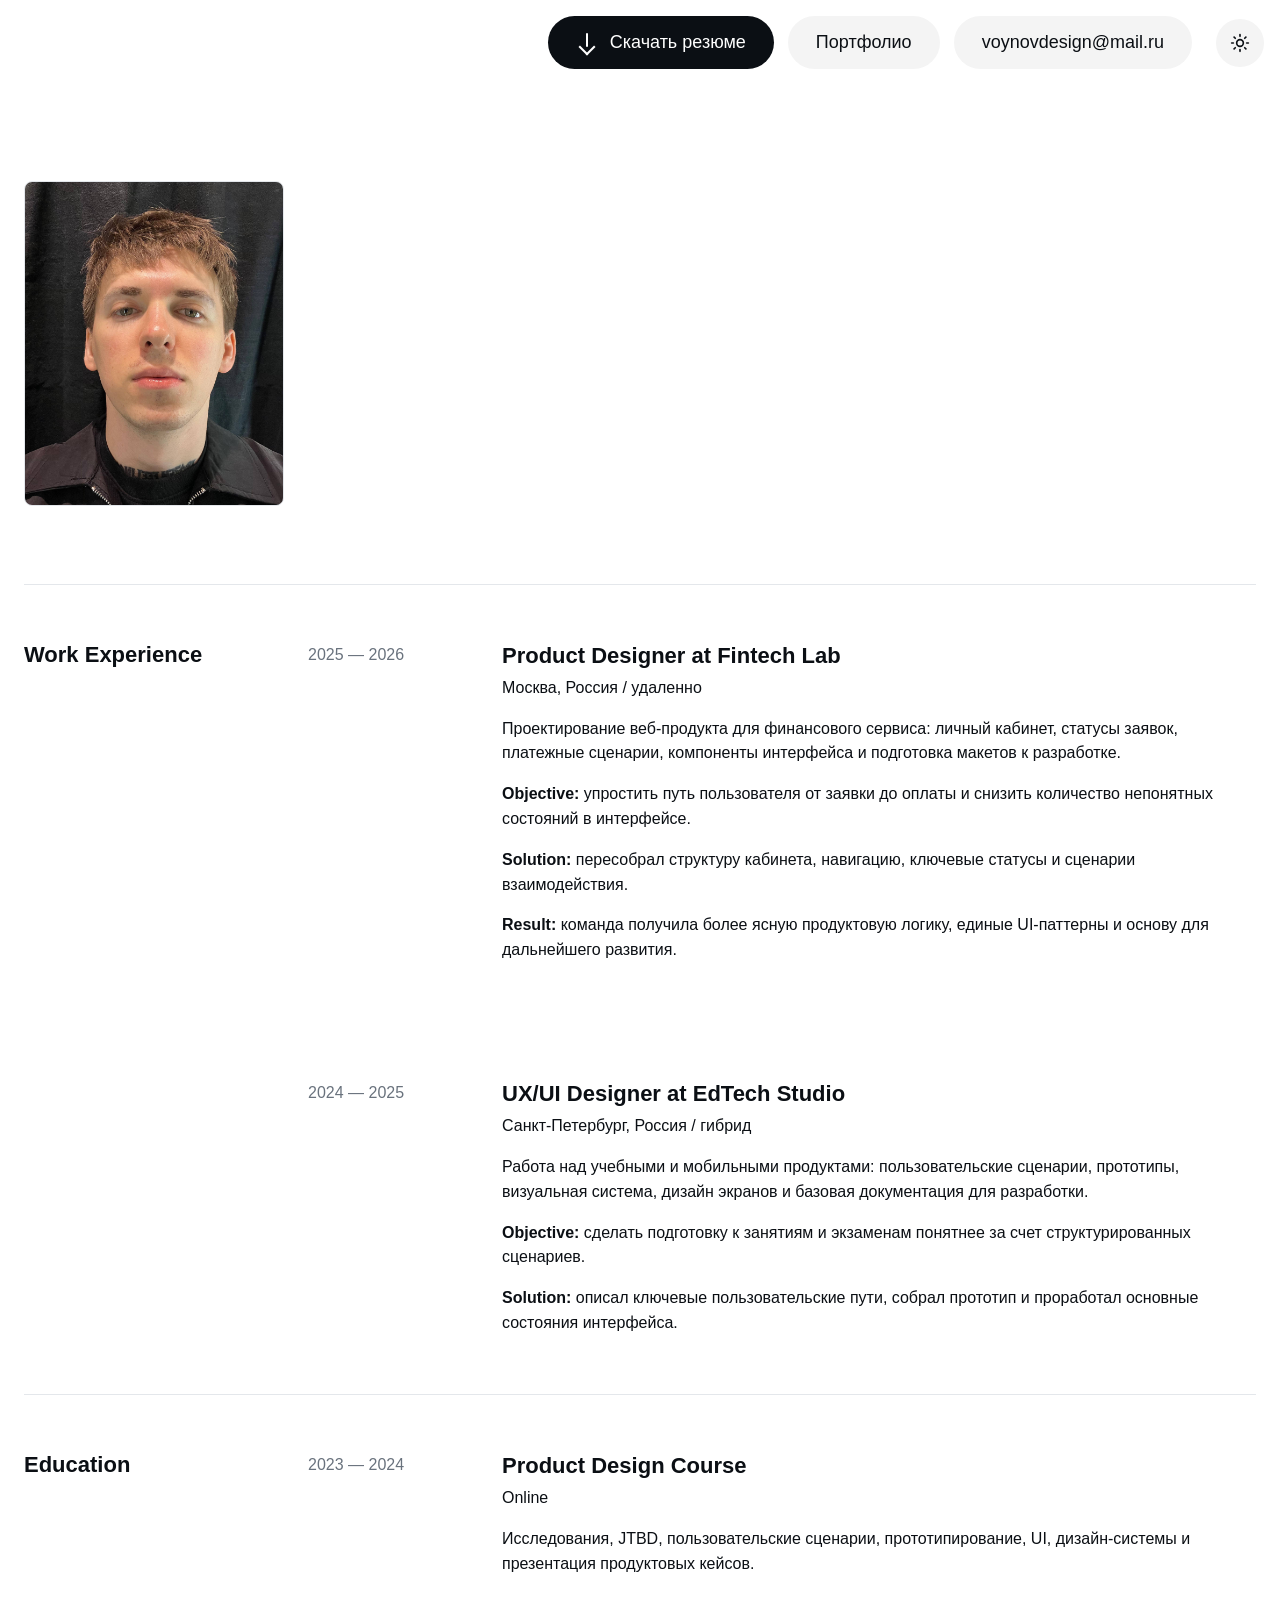
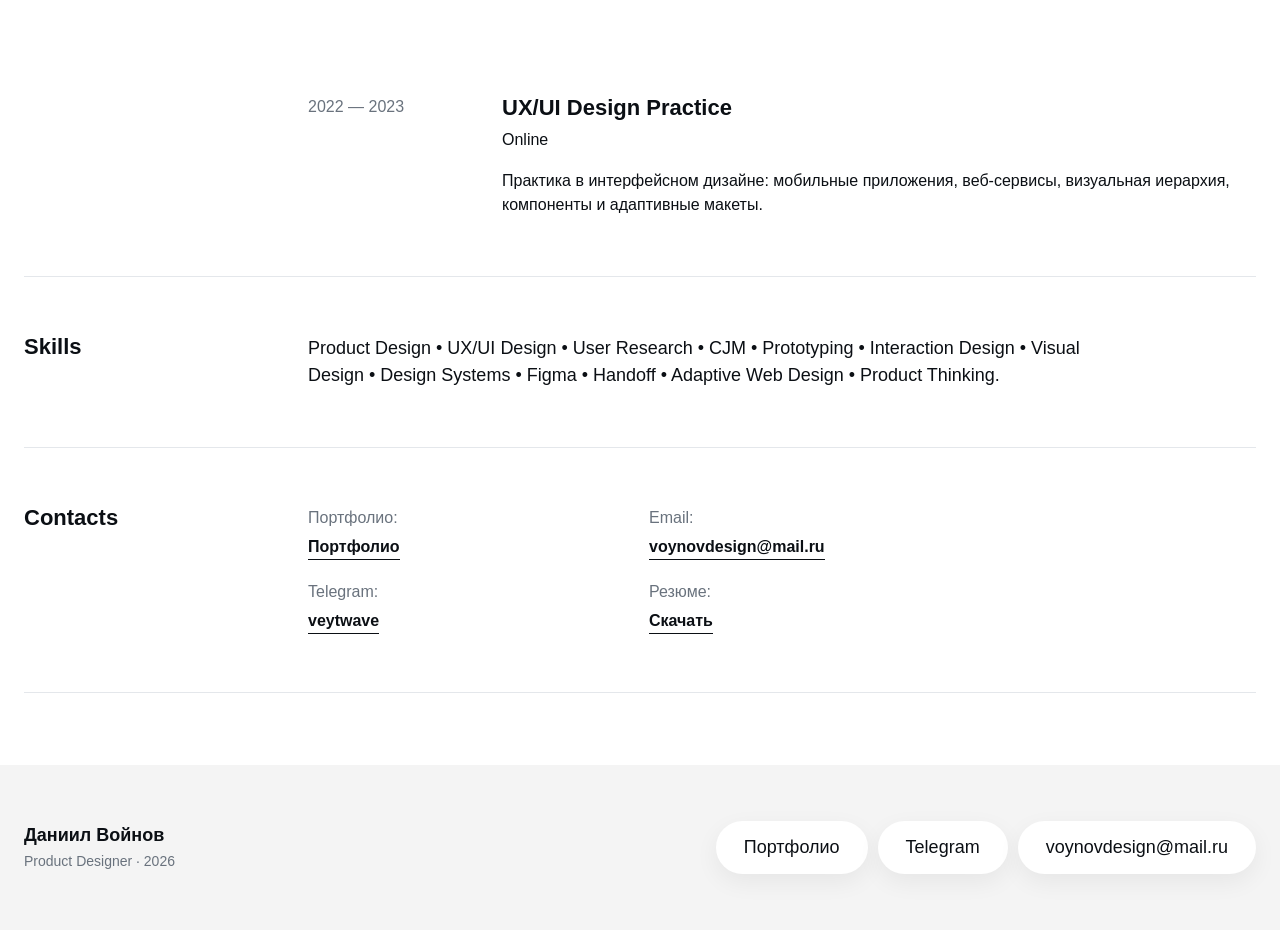
==== commit c4a1c899: "Add files via upload" ====
--- a/cv.html
+++ b/cv.html
@@ -3,10 +3,10 @@
   <head>
     <meta charset="utf-8" />
     <meta name="viewport" content="width=device-width, initial-scale=1" />
-    <title>CV — Даниил Войнов</title>
+    <title>Резюме — Даниил Войнов</title>
     <meta
       name="description"
-      content="CV Даниила Войнова, продуктового дизайнера: опыт работы, образование, навыки и контакты."
+      content="Резюме Даниила Войнова, продуктового дизайнера: опыт работы, образование, навыки и контакты."
     />
     <link rel="icon" type="image/jpeg" href="assets/daniil-voynov.jpg" />
     <link rel="stylesheet" href="styles.css" />
@@ -15,7 +15,11 @@
     <header class="site-header">
       <div class="header-spacer" aria-hidden="true"></div>
       <nav class="header-nav" aria-label="Навигация">
-        <a href="index.html">Portfolio</a>
+        <a class="download-link" href="#">
+          <span class="download-icon" aria-hidden="true"></span>
+          <span>Скачать резюме</span>
+        </a>
+        <a href="index.html">Портфолио</a>
         <button type="button" data-copy="voynovdesign@mail.ru">voynovdesign@mail.ru</button>
       </nav>
       <button class="theme-toggle" type="button" aria-label="Переключить тему">
@@ -38,10 +42,6 @@
 
     <main class="cv-page">
       <section class="cv-hero">
-        <a class="download-link" href="#">
-          <span class="download-icon" aria-hidden="true"></span>
-          <span>Скачать резюме</span>
-        </a>
         <div class="cv-photo">
           <img src="assets/daniil-voynov.jpg" alt="Даниил Войнов" />
         </div>
@@ -138,8 +138,8 @@
         <h1>Contacts</h1>
         <div class="cv-contacts">
           <div>
-            <span>Portfolio:</span>
-            <a href="index.html">portfolio</a>
+            <span>Портфолио:</span>
+            <a href="index.html">Портфолио</a>
           </div>
           <div>
             <span>Email:</span>
@@ -150,14 +150,25 @@
             <a href="https://t.me/veytwave">veytwave</a>
           </div>
           <div>
-            <span>Resume:</span>
-            <a href="#">download</a>
+            <span>Резюме:</span>
+            <a href="#">Скачать</a>
           </div>
         </div>
       </section>
 
-      <footer class="cv-footer">© Даниил Войнов 2026</footer>
     </main>
+
+    <footer class="site-footer">
+      <div>
+        <p>Даниил Войнов</p>
+        <span>Product Designer · 2026</span>
+      </div>
+      <nav aria-label="Ссылки в футере">
+        <a href="index.html">Портфолио</a>
+        <a href="https://t.me/veytwave">Telegram</a>
+        <button type="button" data-copy="voynovdesign@mail.ru">voynovdesign@mail.ru</button>
+      </nav>
+    </footer>
 
     <script src="script.js"></script>
   </body>
--- a/styles.css
+++ b/styles.css
@@ -158,13 +158,15 @@
 body.is-dark .header-nav a,
 body.is-dark .header-nav button,
 body.is-dark .theme-toggle,
+body.is-dark .download-link,
 body.is-dark .tabs {
   background: #202832;
 }
 
 body.is-dark .header-nav a:hover,
 body.is-dark .header-nav button:hover,
-body.is-dark .theme-toggle:hover {
+body.is-dark .theme-toggle:hover,
+body.is-dark .download-link:hover {
   background: #f5f6f7;
   color: #0b0f14;
 }
@@ -200,7 +202,7 @@
 main {
   max-width: var(--max);
   margin: 0 auto;
-  padding: 0 24px 96px;
+  padding: 0 24px;
 }
 
 .about {
@@ -264,7 +266,6 @@
 .projects,
 .case-studies,
 .experience {
-  border-bottom: 1px solid var(--line);
   padding: 120px 0;
 }
 
@@ -702,24 +703,44 @@
 }
 
 .download-link {
-  position: fixed;
-  right: max(24px, calc((100vw - var(--max)) / 2 + 24px));
-  bottom: 24px;
-  z-index: 30;
   display: inline-flex;
   align-items: center;
   gap: 12px;
   border-radius: 999px;
   background: #f4f4f4;
   color: var(--text);
-  font-size: 20px;
+  font-size: 18px;
   font-weight: 500;
-  padding: 14px 34px;
-  box-shadow: 0 8px 24px rgba(11, 15, 20, 0.05);
+  padding: 13px 28px;
+  transition:
+    background 220ms ease,
+    color 220ms ease,
+  transform 220ms ease;
+}
+
+.header-nav .download-link {
+  background: var(--text);
+  color: var(--bg);
 }
 
 .download-link:hover {
-  background: #eeeeee;
+  background: var(--text);
+  color: var(--bg);
+  transform: translateY(-1px);
+}
+
+.header-nav .download-link:hover {
+  background: #2b343d;
+}
+
+body.is-dark .header-nav .download-link {
+  background: #f5f6f7;
+  color: #0b0f14;
+}
+
+body.is-dark .header-nav .download-link:hover {
+  background: #dfe4ea;
+  color: #0b0f14;
 }
 
 .download-icon {
@@ -770,21 +791,29 @@
 
 .cv-section {
   display: grid;
-  grid-template-columns: 260px minmax(0, 1fr);
-  gap: 54px;
+  grid-template-columns: 220px minmax(0, 1fr);
+  gap: 64px;
   padding: 58px 0;
   border-bottom: 1px solid var(--line);
 }
 
 .cv-section h1 {
-  font-size: 24px;
+  font-size: 22px;
+  font-weight: 600;
   line-height: 1.1;
 }
 
 .cv-entry {
   display: grid;
-  grid-template-columns: 160px minmax(0, 1fr);
-  gap: 34px;
+  grid-template-columns: 150px minmax(0, 760px);
+  gap: 44px;
+  align-items: start;
+  grid-column: 2;
+}
+
+.cv-skills,
+.cv-contacts {
+  grid-column: 2;
 }
 
 .cv-entry + .cv-entry {
@@ -797,19 +826,28 @@
   color: var(--muted);
 }
 
+.cv-years {
+  white-space: nowrap;
+}
+
 .cv-entry-body {
+  min-width: 0;
   max-width: 760px;
 }
 
 .cv-entry-body h2 {
   margin-bottom: 8px;
-  font-size: 24px;
+  font-size: 22px;
+  font-weight: 600;
   line-height: 1.15;
+  max-width: 560px;
 }
 
 .cv-entry-body p {
   margin-top: 16px;
   color: var(--text);
+  font-size: 16px;
+  line-height: 1.55;
 }
 
 .cv-entry-body .cv-location {
@@ -818,8 +856,8 @@
 
 .cv-skills {
   max-width: 820px;
-  font-size: 22px;
-  line-height: 1.45;
+  font-size: 18px;
+  line-height: 1.5;
 }
 
 .cv-contacts {
@@ -847,6 +885,71 @@
   font-size: 14px;
 }
 
+.site-footer {
+  display: flex;
+  align-items: center;
+  justify-content: space-between;
+  gap: 24px;
+  max-width: none;
+  margin: 0;
+  background: #f4f4f4;
+  padding: 56px max(24px, calc((100vw - var(--max)) / 2 + 24px));
+}
+
+.site-footer p {
+  font-size: 18px;
+  font-weight: 600;
+}
+
+.site-footer span {
+  color: var(--muted);
+  font-size: 14px;
+}
+
+.site-footer nav {
+  display: flex;
+  flex-wrap: wrap;
+  gap: 10px;
+  justify-content: flex-end;
+}
+
+.site-footer a,
+.site-footer button {
+  border: 0;
+  border-radius: 999px;
+  background: #ffffff;
+  box-shadow: 0 8px 24px rgba(11, 15, 20, 0.06);
+  font-size: 18px;
+  font-weight: 500;
+  padding: 13px 28px;
+  transition:
+    background 220ms ease,
+    color 220ms ease,
+    transform 220ms ease;
+}
+
+.site-footer a:hover,
+.site-footer button:hover {
+  background: var(--text);
+  color: var(--bg);
+  transform: translateY(-1px);
+}
+
+body.is-dark .site-footer a,
+body.is-dark .site-footer button {
+  background: #26303b;
+}
+
+body.is-dark .site-footer {
+  background: #151a21;
+}
+
+body.is-dark .site-footer a:hover,
+body.is-dark .site-footer button:hover {
+  background: #f5f6f7;
+  color: #0b0f14;
+}
+
 @media (max-width: 920px) {
   .site-header {
     grid-template-columns: 1fr auto;
@@ -883,7 +986,14 @@
   }
 
   .cv-entry {
-    grid-template-columns: 130px minmax(0, 1fr);
+    grid-template-columns: 120px minmax(0, 1fr);
+    gap: 28px;
+    grid-column: auto;
+  }
+
+  .cv-skills,
+  .cv-contacts {
+    grid-column: auto;
   }
 }
 
@@ -1005,6 +1115,16 @@
 
   .cv-skills {
     font-size: 18px;
+  }
+
+  .site-footer {
+    display: grid;
+    gap: 18px;
+    padding: 24px 18px 30px;
+  }
+
+  .site-footer nav {
+    justify-content: flex-start;
   }
 }
 
@@ -1169,11 +1289,9 @@
   }
 
   .download-link {
-    right: 16px;
-    bottom: 16px;
     gap: 10px;
-    font-size: 16px;
-    padding: 11px 18px;
+    font-size: 14px;
+    padding: 10px 16px;
   }
 
   .download-icon {
@@ -1201,7 +1319,7 @@
   }
 
   .cv-entry-body h2 {
-    font-size: 22px;
+    font-size: 20px;
   }
 
   .cv-skills {
@@ -1210,6 +1328,46 @@
 
   .cv-contacts {
     grid-template-columns: 1fr;
+  }
+}
+
+@media (max-width: 1100px) {
+  .cv-section {
+    grid-template-columns: 1fr;
+    gap: 28px;
+  }
+
+  .cv-entry {
+    grid-template-columns: 140px minmax(0, 1fr);
+    grid-column: auto;
+  }
+
+  .cv-entry-body {
+    max-width: 780px;
+  }
+
+  .cv-skills,
+  .cv-contacts {
+    grid-column: auto;
+  }
+}
+
+@media (max-width: 700px) {
+  .cv-entry {
+    grid-template-columns: 1fr;
+    gap: 12px;
+  }
+}
+
+@media (max-width: 760px) {
+  .cv-section {
+    grid-template-columns: 1fr;
+    gap: 24px;
+  }
+
+  .cv-entry {
+    grid-template-columns: 1fr;
+    gap: 12px;
   }
 }
 
@@ -1246,3 +1404,192 @@
     min-height: 150px;
   }
 }
+
+@media (max-width: 900px) {
+  .site-header {
+    grid-template-columns: minmax(0, 1fr) auto;
+    align-items: start;
+  }
+
+  .header-spacer {
+    display: none;
+  }
+
+  .header-nav {
+    min-width: 0;
+    grid-column: 1;
+    grid-row: 1;
+    display: flex;
+    flex-wrap: wrap;
+    gap: 8px;
+    justify-content: flex-start;
+  }
+
+  .theme-toggle {
+    grid-column: 2;
+    grid-row: 1;
+  }
+
+  .header-nav a,
+  .header-nav button,
+  .download-link {
+    max-width: 100%;
+    min-width: 0;
+    padding: 10px 16px;
+    font-size: 14px;
+    white-space: nowrap;
+  }
+
+  .header-nav button {
+    overflow: hidden;
+    text-overflow: ellipsis;
+  }
+
+  main {
+    padding-right: 18px;
+    padding-left: 18px;
+  }
+
+  .about {
+    grid-template-columns: 1fr;
+    gap: 28px;
+    padding: 72px 0;
+  }
+
+  .about-image {
+    width: min(280px, 100%);
+    height: 376px;
+  }
+
+  .intro {
+    max-width: 100%;
+    font-size: 22px;
+    line-height: 1.18;
+  }
+
+  .contact-list {
+    grid-template-columns: 1fr;
+    gap: 18px;
+  }
+
+  .projects {
+    padding: 72px 0;
+  }
+
+  .projects-grid {
+    grid-template-columns: 1fr;
+    gap: 44px;
+  }
+
+  .project-image {
+    min-height: 300px;
+    padding: 24px;
+  }
+
+  .project-card h3 {
+    font-size: 20px;
+  }
+
+  .project-card p {
+    font-size: 15px;
+  }
+
+  .cv-hero,
+  .cv-section {
+    grid-template-columns: 1fr;
+    gap: 28px;
+  }
+
+  .cv-hero {
+    padding: 54px 0;
+  }
+
+  .cv-entry {
+    grid-column: auto;
+    grid-template-columns: 1fr;
+    gap: 12px;
+  }
+
+  .cv-skills,
+  .cv-contacts {
+    grid-column: auto;
+  }
+
+  .cv-photo {
+    width: min(320px, 100%);
+  }
+
+  .site-footer {
+    display: grid;
+    gap: 18px;
+    padding: 34px 18px;
+  }
+
+  .site-footer nav {
+    justify-content: flex-start;
+  }
+}
+
+@media (max-width: 520px) {
+  .site-header {
+    padding: 12px;
+  }
+
+  .header-nav {
+    display: grid;
+    grid-template-columns: 1fr;
+    width: calc(100vw - 76px);
+  }
+
+  .header-nav a,
+  .header-nav button,
+  .download-link {
+    justify-content: center;
+    width: 100%;
+    padding: 10px 14px;
+  }
+
+  .theme-toggle {
+    width: 42px;
+    height: 42px;
+  }
+
+  .about {
+    padding: 56px 0;
+  }
+
+  .about-image {
+    width: 240px;
+    height: 322px;
+  }
+
+  .intro {
+    font-size: 20px;
+  }
+
+  .section-title h2 {
+    font-size: 30px;
+  }
+
+  .tab {
+    min-height: 48px;
+    padding: 12px 8px;
+  }
+
+  .project-image {
+    min-height: 240px;
+    border-radius: 12px;
+  }
+
+  .screen-mockup {
+    width: 92%;
+    min-height: 150px;
+  }
+
+  .site-footer a,
+  .site-footer button {
+    width: 100%;
+    justify-content: center;
+    text-align: center;
+  }
+}
